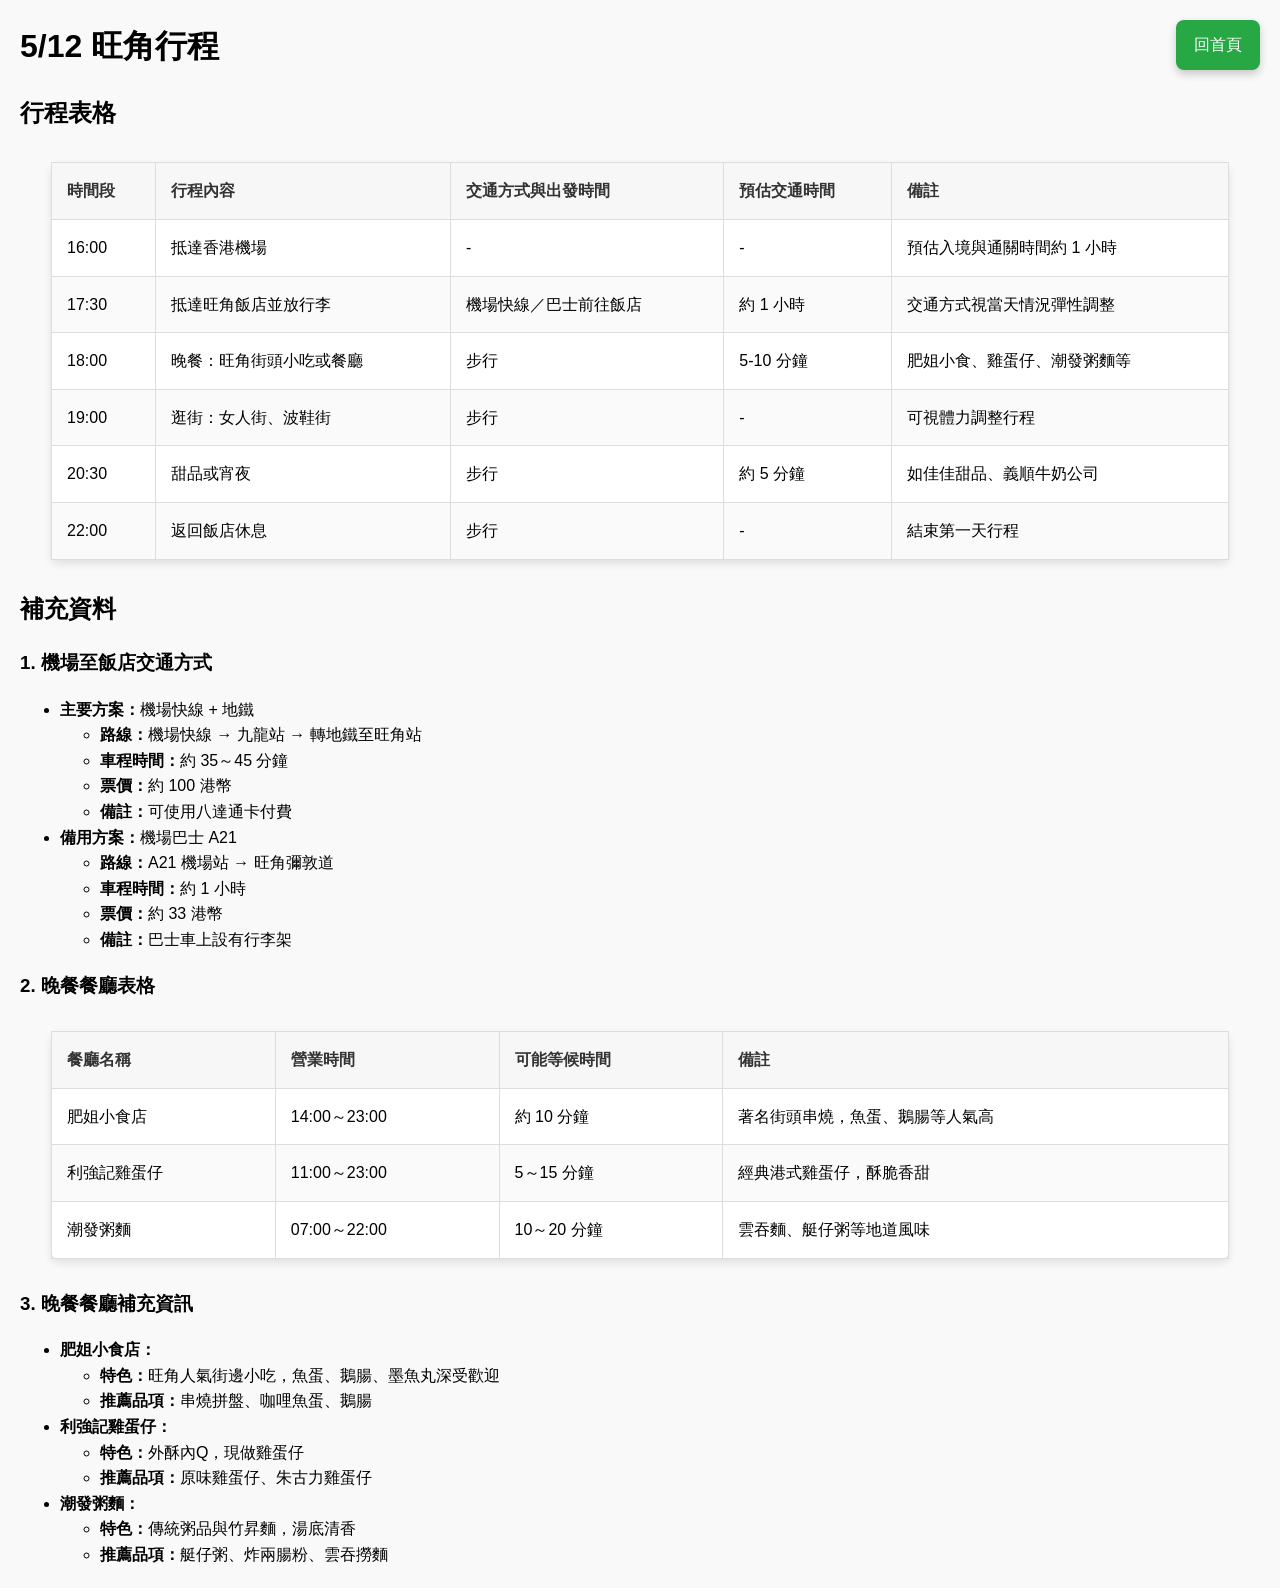
==== schedules/0512-0515.html @ 3cb8284d "Rename 080PRE.html to 0512-0515.html" ====
<!DOCTYPE html>
<html lang="zh-Hant">
  <head>
    <meta charset="UTF-8" />
    <meta name="viewport" content="width=device-width, initial-scale=1.0" />
    <title>5/12 旺角行程</title>
    <link rel="stylesheet" href="../styles/common.css" />
  </head>
  <body>
    <header>
      <h1>5/12 旺角行程</h1>
    </header>

    <section id="schedule">
      <h2>行程表格</h2>
      <table>
        <thead>
          <tr>
            <th>時間段</th>
            <th>行程內容</th>
            <th>交通方式與出發時間</th>
            <th>預估交通時間</th>
            <th>備註</th>
          </tr>
        </thead>
        <tbody>
          <tr>
            <td>16:00</td>
            <td>抵達香港機場</td>
            <td>-</td>
            <td>-</td>
            <td>預估入境與通關時間約 1 小時</td>
          </tr>
          <tr>
            <td>17:30</td>
            <td>抵達旺角飯店並放行李</td>
            <td>機場快線／巴士前往飯店</td>
            <td>約 1 小時</td>
            <td>交通方式視當天情況彈性調整</td>
          </tr>
          <tr>
            <td>18:00</td>
            <td>晚餐：旺角街頭小吃或餐廳</td>
            <td>步行</td>
            <td>5-10 分鐘</td>
            <td>肥姐小食、雞蛋仔、潮發粥麵等</td>
          </tr>
          <tr>
            <td>19:00</td>
            <td>逛街：女人街、波鞋街</td>
            <td>步行</td>
            <td>-</td>
            <td>可視體力調整行程</td>
          </tr>
          <tr>
            <td>20:30</td>
            <td>甜品或宵夜</td>
            <td>步行</td>
            <td>約 5 分鐘</td>
            <td>如佳佳甜品、義順牛奶公司</td>
          </tr>
          <tr>
            <td>22:00</td>
            <td>返回飯店休息</td>
            <td>步行</td>
            <td>-</td>
            <td>結束第一天行程</td>
          </tr>
        </tbody>
      </table>
    </section>

    <section id="transportation">
      <h2>補充資料</h2>
      <h3>1. 機場至飯店交通方式</h3>
      <ul>
        <li>
          <strong>主要方案：</strong>機場快線 + 地鐵
          <ul>
            <li><strong>路線：</strong>機場快線 → 九龍站 → 轉地鐵至旺角站</li>
            <li><strong>車程時間：</strong>約 35～45 分鐘</li>
            <li><strong>票價：</strong>約 100 港幣</li>
            <li><strong>備註：</strong>可使用八達通卡付費</li>
          </ul>
        </li>
        <li>
          <strong>備用方案：</strong>機場巴士 A21
          <ul>
            <li><strong>路線：</strong>A21 機場站 → 旺角彌敦道</li>
            <li><strong>車程時間：</strong>約 1 小時</li>
            <li><strong>票價：</strong>約 33 港幣</li>
            <li><strong>備註：</strong>巴士車上設有行李架</li>
          </ul>
        </li>
      </ul>
    </section>

    <section id="dinner">
      <h3>2. 晚餐餐廳表格</h3>
      <table>
        <thead>
          <tr>
            <th>餐廳名稱</th>
            <th>營業時間</th>
            <th>可能等候時間</th>
            <th>備註</th>
          </tr>
        </thead>
        <tbody>
          <tr>
            <td>肥姐小食店</td>
            <td>14:00～23:00</td>
            <td>約 10 分鐘</td>
            <td>著名街頭串燒，魚蛋、鵝腸等人氣高</td>
          </tr>
          <tr>
            <td>利強記雞蛋仔</td>
            <td>11:00～23:00</td>
            <td>5～15 分鐘</td>
            <td>經典港式雞蛋仔，酥脆香甜</td>
          </tr>
          <tr>
            <td>潮發粥麵</td>
            <td>07:00～22:00</td>
            <td>10～20 分鐘</td>
            <td>雲吞麵、艇仔粥等地道風味</td>
          </tr>
        </tbody>
      </table>
    </section>

    <section id="dinner-supplement">
      <h3>3. 晚餐餐廳補充資訊</h3>
      <ul>
        <li><strong>肥姐小食店：</strong>
          <ul>
            <li><strong>特色：</strong>旺角人氣街邊小吃，魚蛋、鵝腸、墨魚丸深受歡迎</li>
            <li><strong>推薦品項：</strong>串燒拼盤、咖哩魚蛋、鵝腸</li>
          </ul>
        </li>
        <li><strong>利強記雞蛋仔：</strong>
          <ul>
            <li><strong>特色：</strong>外酥內Q，現做雞蛋仔</li>
            <li><strong>推薦品項：</strong>原味雞蛋仔、朱古力雞蛋仔</li>
          </ul>
        </li>
        <li><strong>潮發粥麵：</strong>
          <ul>
            <li><strong>特色：</strong>傳統粥品與竹昇麵，湯底清香</li>
            <li><strong>推薦品項：</strong>艇仔粥、炸兩腸粉、雲吞撈麵</li>
          </ul>
        </li>
      </ul>
    </section>

    <!-- 回首頁的按鈕 -->
    <a id="home-button" href="../index.html">回首頁</a>

    <script src="../scripts/common.js"></script>
  </body>
</html>
---- styles/common.css ----
/* 針對 body 和基本樣式 */
body {
  font-family: Arial, sans-serif;
  line-height: 1.6;
  margin: 20px;
  background-color: #f9f9f9;
  position: relative;
}

/* 行程表格的樣式 */
table {
  width: 95%;
  max-width: 1200px; /* 設置最大寬度 */
  border-collapse: collapse;
  margin: 30px auto; /* 表格居中，並增加上下間距 */
  overflow-x: auto;
  background-color: #ffffff;
  border-radius: 8px;
  box-shadow: 0 4px 8px rgba(0, 0, 0, 0.1);
}
table th,
table td {
  border: 1px solid #ddd;
  padding: 15px;
  text-align: left;
}
table th {
  background-color: #f7f7f7;
  color: #333;
  font-weight: bold;
  text-transform: uppercase;
}
table tbody tr:nth-child(even) {
  background-color: #fafafa;
}
table tbody tr:hover {
  background-color: #f0f8ff;
}

/* 響應式設計：小屏幕調整表格 */
@media screen and (max-width: 768px) {
  table {
    width: 100%; /* 適應小屏幕 */
    font-size: 14px; /* 減小字體 */
  }
  table th,
  table td {
    padding: 10px;
  }
}

/* 回到頂部按鈕 */
#back-to-top {
  position: fixed;
  bottom: 20px;
  right: 20px;
  display: none;
  width: 50px;
  height: 50px;
  background-color: #007bff;
  color: white;
  border: none;
  border-radius: 50%;
  text-align: center;
  line-height: 50px;
  cursor: pointer;
  font-size: 20px;
  z-index: 1000;
  box-shadow: 0 4px 8px rgba(0, 0, 0, 0.2);
  transition: background-color 0.3s ease; /* 平滑過渡效果 */
}
#back-to-top:hover {
  background-color: #0056b3;
}

/* 回首頁按鈕 */
#home-button {
  position: fixed;
  top: 20px;
  right: 20px;
  background-color: #28a745;
  color: white;
  padding: 12px 18px;
  border: none;
  border-radius: 8px;
  text-decoration: none;
  font-size: 16px;
  z-index: 1000;
  box-shadow: 0 4px 8px rgba(0, 0, 0, 0.2);
  transition: background-color 0.3s ease; /* 平滑過渡效果 */
}
#home-button:hover {
  background-color: #218838;
}

/* 響應式設計：小屏幕調整按鈕大小 */
@media screen and (max-width: 768px) {
  #back-to-top {
    width: 40px;
    height: 40px;
    font-size: 16px;
    line-height: 40px;
  }
  #home-button {
    padding: 10px 15px;
    font-size: 14px;
  }
}
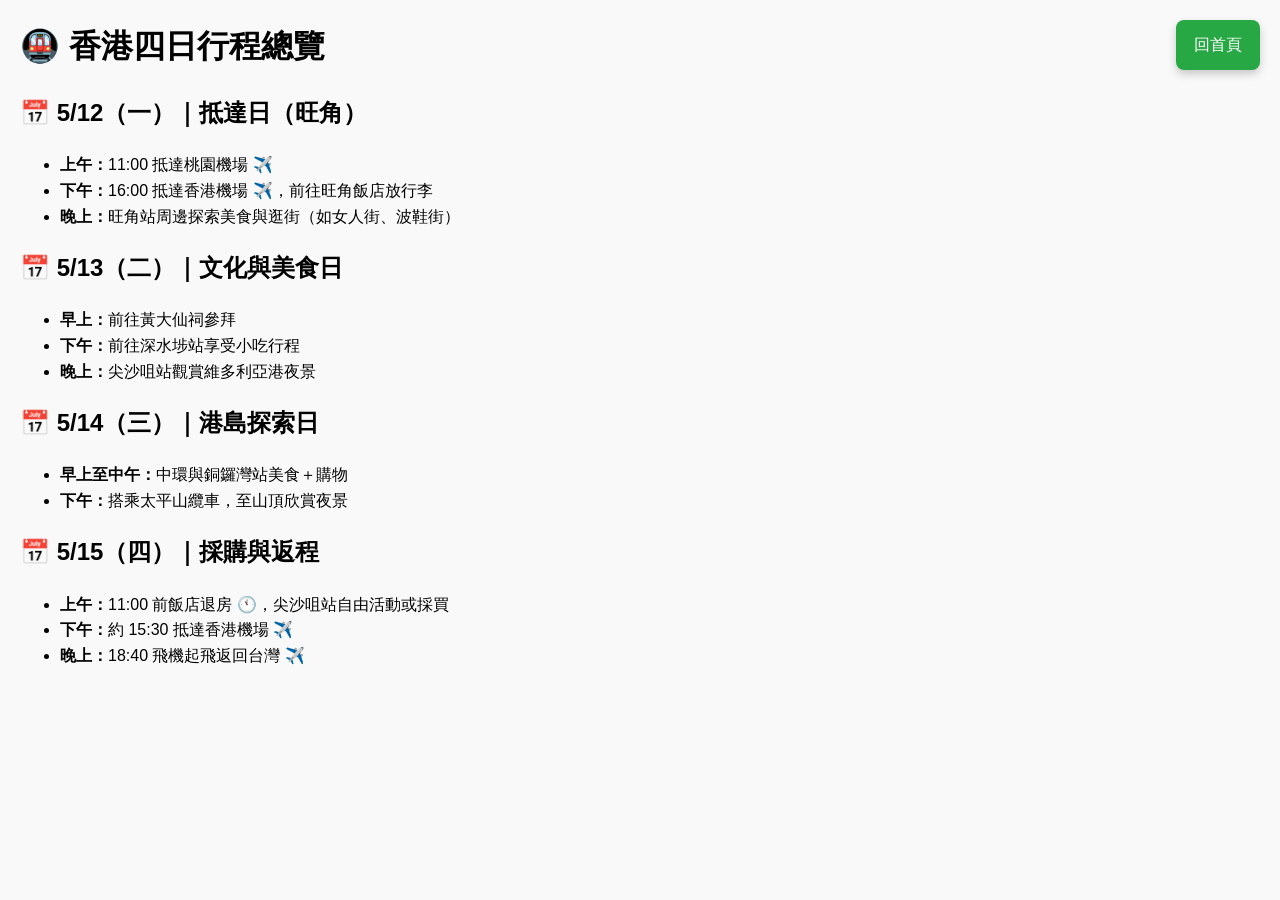
==== commit 5229eb86: "Update 0512-0515.html" ====
--- a/schedules/0512-0515.html
+++ b/schedules/0512-0515.html
@@ -3,159 +3,52 @@
   <head>
     <meta charset="UTF-8" />
     <meta name="viewport" content="width=device-width, initial-scale=1.0" />
-    <title>5/12 旺角行程</title>
+    <title>香港四日行程總覽</title>
     <link rel="stylesheet" href="../styles/common.css" />
   </head>
   <body>
     <header>
-      <h1>5/12 旺角行程</h1>
+      <h1>🚇 香港四日行程總覽</h1>
     </header>
 
-    <section id="schedule">
-      <h2>行程表格</h2>
-      <table>
-        <thead>
-          <tr>
-            <th>時間段</th>
-            <th>行程內容</th>
-            <th>交通方式與出發時間</th>
-            <th>預估交通時間</th>
-            <th>備註</th>
-          </tr>
-        </thead>
-        <tbody>
-          <tr>
-            <td>16:00</td>
-            <td>抵達香港機場</td>
-            <td>-</td>
-            <td>-</td>
-            <td>預估入境與通關時間約 1 小時</td>
-          </tr>
-          <tr>
-            <td>17:30</td>
-            <td>抵達旺角飯店並放行李</td>
-            <td>機場快線／巴士前往飯店</td>
-            <td>約 1 小時</td>
-            <td>交通方式視當天情況彈性調整</td>
-          </tr>
-          <tr>
-            <td>18:00</td>
-            <td>晚餐：旺角街頭小吃或餐廳</td>
-            <td>步行</td>
-            <td>5-10 分鐘</td>
-            <td>肥姐小食、雞蛋仔、潮發粥麵等</td>
-          </tr>
-          <tr>
-            <td>19:00</td>
-            <td>逛街：女人街、波鞋街</td>
-            <td>步行</td>
-            <td>-</td>
-            <td>可視體力調整行程</td>
-          </tr>
-          <tr>
-            <td>20:30</td>
-            <td>甜品或宵夜</td>
-            <td>步行</td>
-            <td>約 5 分鐘</td>
-            <td>如佳佳甜品、義順牛奶公司</td>
-          </tr>
-          <tr>
-            <td>22:00</td>
-            <td>返回飯店休息</td>
-            <td>步行</td>
-            <td>-</td>
-            <td>結束第一天行程</td>
-          </tr>
-        </tbody>
-      </table>
-    </section>
+    <main>
+      <section>
+        <h2>📅 5/12（一）｜抵達日（旺角）</h2>
+        <ul>
+          <li><strong>上午：</strong>11:00 抵達桃園機場 ✈️</li>
+          <li><strong>下午：</strong>16:00 抵達香港機場 ✈️，前往旺角飯店放行李</li>
+          <li><strong>晚上：</strong>旺角站周邊探索美食與逛街（如女人街、波鞋街）</li>
+        </ul>
+      </section>
 
-    <section id="transportation">
-      <h2>補充資料</h2>
-      <h3>1. 機場至飯店交通方式</h3>
-      <ul>
-        <li>
-          <strong>主要方案：</strong>機場快線 + 地鐵
-          <ul>
-            <li><strong>路線：</strong>機場快線 → 九龍站 → 轉地鐵至旺角站</li>
-            <li><strong>車程時間：</strong>約 35～45 分鐘</li>
-            <li><strong>票價：</strong>約 100 港幣</li>
-            <li><strong>備註：</strong>可使用八達通卡付費</li>
-          </ul>
-        </li>
-        <li>
-          <strong>備用方案：</strong>機場巴士 A21
-          <ul>
-            <li><strong>路線：</strong>A21 機場站 → 旺角彌敦道</li>
-            <li><strong>車程時間：</strong>約 1 小時</li>
-            <li><strong>票價：</strong>約 33 港幣</li>
-            <li><strong>備註：</strong>巴士車上設有行李架</li>
-          </ul>
-        </li>
-      </ul>
-    </section>
+      <section>
+        <h2>📅 5/13（二）｜文化與美食日</h2>
+        <ul>
+          <li><strong>早上：</strong>前往黃大仙祠參拜</li>
+          <li><strong>下午：</strong>前往深水埗站享受小吃行程</li>
+          <li><strong>晚上：</strong>尖沙咀站觀賞維多利亞港夜景</li>
+        </ul>
+      </section>
 
-    <section id="dinner">
-      <h3>2. 晚餐餐廳表格</h3>
-      <table>
-        <thead>
-          <tr>
-            <th>餐廳名稱</th>
-            <th>營業時間</th>
-            <th>可能等候時間</th>
-            <th>備註</th>
-          </tr>
-        </thead>
-        <tbody>
-          <tr>
-            <td>肥姐小食店</td>
-            <td>14:00～23:00</td>
-            <td>約 10 分鐘</td>
-            <td>著名街頭串燒，魚蛋、鵝腸等人氣高</td>
-          </tr>
-          <tr>
-            <td>利強記雞蛋仔</td>
-            <td>11:00～23:00</td>
-            <td>5～15 分鐘</td>
-            <td>經典港式雞蛋仔，酥脆香甜</td>
-          </tr>
-          <tr>
-            <td>潮發粥麵</td>
-            <td>07:00～22:00</td>
-            <td>10～20 分鐘</td>
-            <td>雲吞麵、艇仔粥等地道風味</td>
-          </tr>
-        </tbody>
-      </table>
-    </section>
+      <section>
+        <h2>📅 5/14（三）｜港島探索日</h2>
+        <ul>
+          <li><strong>早上至中午：</strong>中環與銅鑼灣站美食＋購物</li>
+          <li><strong>下午：</strong>搭乘太平山纜車，至山頂欣賞夜景</li>
+        </ul>
+      </section>
 
-    <section id="dinner-supplement">
-      <h3>3. 晚餐餐廳補充資訊</h3>
-      <ul>
-        <li><strong>肥姐小食店：</strong>
-          <ul>
-            <li><strong>特色：</strong>旺角人氣街邊小吃，魚蛋、鵝腸、墨魚丸深受歡迎</li>
-            <li><strong>推薦品項：</strong>串燒拼盤、咖哩魚蛋、鵝腸</li>
-          </ul>
-        </li>
-        <li><strong>利強記雞蛋仔：</strong>
-          <ul>
-            <li><strong>特色：</strong>外酥內Q，現做雞蛋仔</li>
-            <li><strong>推薦品項：</strong>原味雞蛋仔、朱古力雞蛋仔</li>
-          </ul>
-        </li>
-        <li><strong>潮發粥麵：</strong>
-          <ul>
-            <li><strong>特色：</strong>傳統粥品與竹昇麵，湯底清香</li>
-            <li><strong>推薦品項：</strong>艇仔粥、炸兩腸粉、雲吞撈麵</li>
-          </ul>
-        </li>
-      </ul>
-    </section>
+      <section>
+        <h2>📅 5/15（四）｜採購與返程</h2>
+        <ul>
+          <li><strong>上午：</strong>11:00 前飯店退房 🕚，尖沙咀站自由活動或採買</li>
+          <li><strong>下午：</strong>約 15:30 抵達香港機場 ✈️</li>
+          <li><strong>晚上：</strong>18:40 飛機起飛返回台灣 ✈️</li>
+        </ul>
+      </section>
+    </main>
 
-    <!-- 回首頁的按鈕 -->
     <a id="home-button" href="../index.html">回首頁</a>
-
     <script src="../scripts/common.js"></script>
   </body>
 </html>
